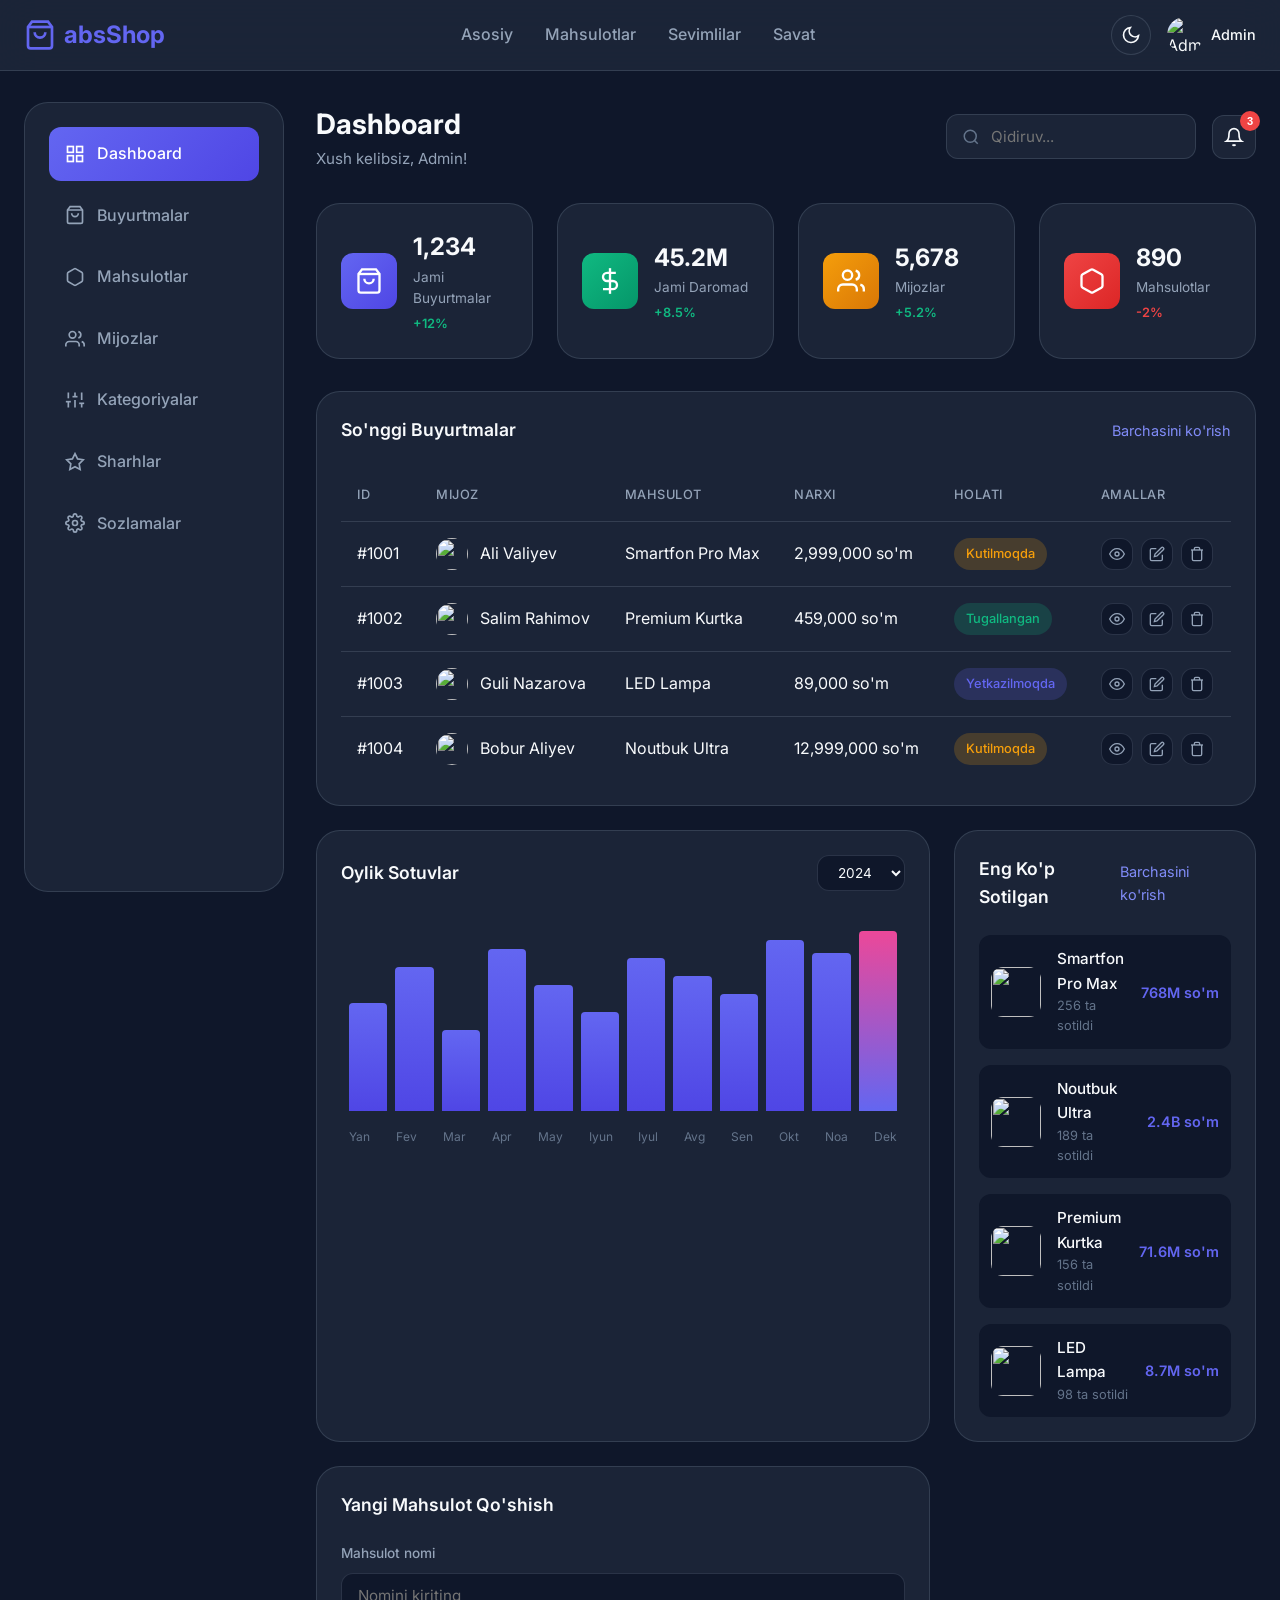
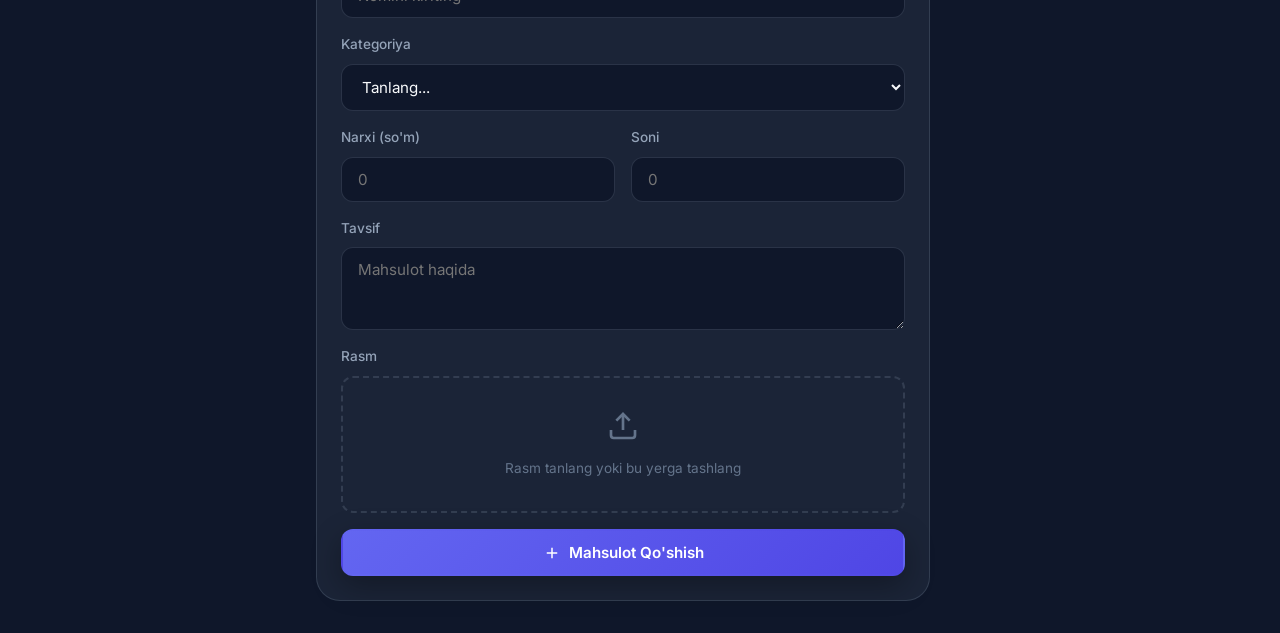
==== pages/adminPanel.html @ 9c870eeb "ver 1.00" ====
<!DOCTYPE html>
<html lang="uz" data-theme="dark">
<head>
    <meta charset="UTF-8">
    <meta name="viewport" content="width=device-width, initial-scale=1.0">
    <meta name="description" content="absShop Admin Panel">
    <title>Admin Panel | absShop</title>
    <link rel="stylesheet" href="../styles/index.css">
</head>
<body>
    <header class="header">
        <nav class="navbar">
            <div class="container navbar__inner">
                <a href="index.html" class="logo">
                    <svg viewBox="0 0 24 24" fill="none" stroke="currentColor" stroke-width="2">
                        <path d="M6 2L3 6v14a2 2 0 0 0 2 2h14a2 2 0 0 0 2-2V6l-3-4z"/>
                        <line x1="3" y1="6" x2="21" y2="6"/>
                        <path d="M16 10a4 4 0 0 1-8 0"/>
                    </svg>
                    <span>absShop</span>
                </a>

                <ul class="nav-links">
                    <li><a href="index.html" class="nav-link">Asosiy</a></li>
                    <li><a href="products.html" class="nav-link">Mahsulotlar</a></li>
                    <li><a href="favorites.html" class="nav-link">Sevimlilar</a></li>
                    <li><a href="cart.html" class="nav-link">Savat</a></li>
                </ul>

                <div class="nav-actions">
                    <button class="theme-toggle" aria-label="Tema">
                        <svg class="icon-sun" viewBox="0 0 24 24" fill="none" stroke="currentColor" stroke-width="2">
                            <circle cx="12" cy="12" r="5"/>
                            <line x1="12" y1="1" x2="12" y2="3"/>
                            <line x1="12" y1="21" x2="12" y2="23"/>
                            <line x1="4.22" y1="4.22" x2="5.64" y2="5.64"/>
                            <line x1="18.36" y1="18.36" x2="19.78" y2="19.78"/>
                            <line x1="1" y1="12" x2="3" y2="12"/>
                            <line x1="21" y1="12" x2="23" y2="12"/>
                            <line x1="4.22" y1="19.78" x2="5.64" y2="18.36"/>
                            <line x1="18.36" y1="5.64" x2="19.78" y2="4.22"/>
                        </svg>
                        <svg class="icon-moon" viewBox="0 0 24 24" fill="none" stroke="currentColor" stroke-width="2">
                            <path d="M21 12.79A9 9 0 1 1 11.21 3 7 7 0 0 0 21 12.79z"/>
                        </svg>
                    </button>
                    <div class="admin-profile">
                        <img src="https://picsum.photos/40/40?random=100" alt="Admin" class="admin-profile__avatar">
                        <span class="admin-profile__name">Admin</span>
                    </div>
                    <button class="mobile-menu-btn" aria-label="Menyu">
                        <span></span>
                        <span></span>
                        <span></span>
                    </button>
                </div>
            </div>
        </nav>
    </header>

    <main class="admin">
        <div class="container">
            <aside class="admin-sidebar">
                <nav class="admin-nav">
                    <a href="#dashboard" class="admin-nav__item active">
                        <svg viewBox="0 0 24 24" fill="none" stroke="currentColor" stroke-width="2">
                            <rect x="3" y="3" width="7" height="7"/>
                            <rect x="14" y="3" width="7" height="7"/>
                            <rect x="14" y="14" width="7" height="7"/>
                            <rect x="3" y="14" width="7" height="7"/>
                        </svg>
                        Dashboard
                    </a>
                    <a href="#orders" class="admin-nav__item">
                        <svg viewBox="0 0 24 24" fill="none" stroke="currentColor" stroke-width="2">
                            <path d="M6 2L3 6v14a2 2 0 0 0 2 2h14a2 2 0 0 0 2-2V6l-3-4z"/>
                            <line x1="3" y1="6" x2="21" y2="6"/>
                            <path d="M16 10a4 4 0 0 1-8 0"/>
                        </svg>
                        Buyurtmalar
                    </a>
                    <a href="#products" class="admin-nav__item">
                        <svg viewBox="0 0 24 24" fill="none" stroke="currentColor" stroke-width="2">
                            <path d="M21 16V8a2 2 0 0 0-1-1.73l-7-4a2 2 0 0 0-2 0l-7 4A2 2 0 0 0 3 8v8a2 2 0 0 0 1 1.73l7 4a2 2 0 0 0 2 0l7-4A2 2 0 0 0 21 16z"/>
                        </svg>
                        Mahsulotlar
                    </a>
                    <a href="#users" class="admin-nav__item">
                        <svg viewBox="0 0 24 24" fill="none" stroke="currentColor" stroke-width="2">
                            <path d="M17 21v-2a4 4 0 0 0-4-4H5a4 4 0 0 0-4 4v2"/>
                            <circle cx="9" cy="7" r="4"/>
                            <path d="M23 21v-2a4 4 0 0 0-3-3.87"/>
                            <path d="M16 3.13a4 4 0 0 1 0 7.75"/>
                        </svg>
                        Mijozlar
                    </a>
                    <a href="#categories" class="admin-nav__item">
                        <svg viewBox="0 0 24 24" fill="none" stroke="currentColor" stroke-width="2">
                            <line x1="4" y1="21" x2="4" y2="14"/>
                            <line x1="4" y1="10" x2="4" y2="3"/>
                            <line x1="12" y1="21" x2="12" y2="12"/>
                            <line x1="12" y1="8" x2="12" y2="3"/>
                            <line x1="20" y1="21" x2="20" y2="16"/>
                            <line x1="20" y1="12" x2="20" y2="3"/>
                            <line x1="1" y1="14" x2="7" y2="14"/>
                            <line x1="9" y1="8" x2="15" y2="8"/>
                            <line x1="17" y1="16" x2="23" y2="16"/>
                        </svg>
                        Kategoriyalar
                    </a>
                    <a href="#reviews" class="admin-nav__item">
                        <svg viewBox="0 0 24 24" fill="none" stroke="currentColor" stroke-width="2">
                            <polygon points="12 2 15.09 8.26 22 9.27 17 14.14 18.18 21.02 12 17.77 5.82 21.02 7 14.14 2 9.27 8.91 8.26 12 2"/>
                        </svg>
                        Sharhlar
                    </a>
                    <a href="#settings" class="admin-nav__item">
                        <svg viewBox="0 0 24 24" fill="none" stroke="currentColor" stroke-width="2">
                            <circle cx="12" cy="12" r="3"/>
                            <path d="M19.4 15a1.65 1.65 0 0 0 .33 1.82l.06.06a2 2 0 0 1 0 2.83 2 2 0 0 1-2.83 0l-.06-.06a1.65 1.65 0 0 0-1.82-.33 1.65 1.65 0 0 0-1 1.51V21a2 2 0 0 1-2 2 2 2 0 0 1-2-2v-.09A1.65 1.65 0 0 0 9 19.4a1.65 1.65 0 0 0-1.82.33l-.06.06a2 2 0 0 1-2.83 0 2 2 0 0 1 0-2.83l.06-.06a1.65 1.65 0 0 0 .33-1.82 1.65 1.65 0 0 0-1.51-1H3a2 2 0 0 1-2-2 2 2 0 0 1 2-2h.09A1.65 1.65 0 0 0 4.6 9a1.65 1.65 0 0 0-.33-1.82l-.06-.06a2 2 0 0 1 0-2.83 2 2 0 0 1 2.83 0l.06.06a1.65 1.65 0 0 0 1.82.33H9a1.65 1.65 0 0 0 1-1.51V3a2 2 0 0 1 2-2 2 2 0 0 1 2 2v.09a1.65 1.65 0 0 0 1 1.51 1.65 1.65 0 0 0 1.82-.33l.06-.06a2 2 0 0 1 2.83 0 2 2 0 0 1 0 2.83l-.06.06a1.65 1.65 0 0 0-.33 1.82V9a1.65 1.65 0 0 0 1.51 1H21a2 2 0 0 1 2 2 2 2 0 0 1-2 2h-.09a1.65 1.65 0 0 0-1.51 1z"/>
                        </svg>
                        Sozlamalar
                    </a>
                </nav>
            </aside>

            <div class="admin-content">
                <div class="admin-header">
                    <div class="admin-header__left">
                        <h1 class="admin-header__title">Dashboard</h1>
                        <p class="admin-header__subtitle">Xush kelibsiz, Admin!</p>
                    </div>
                    <div class="admin-header__right">
                        <div class="admin-search">
                            <svg viewBox="0 0 24 24" fill="none" stroke="currentColor" stroke-width="2">
                                <circle cx="11" cy="11" r="8"/>
                                <line x1="21" y1="21" x2="16.65" y2="16.65"/>
                            </svg>
                            <input type="text" placeholder="Qidiruv..." class="admin-search__input">
                        </div>
                        <button class="admin-notification">
                            <svg viewBox="0 0 24 24" fill="none" stroke="currentColor" stroke-width="2">
                                <path d="M18 8A6 6 0 0 0 6 8c0 7-3 9-3 9h18s-3-2-3-9"/>
                                <path d="M13.73 21a2 2 0 0 1-3.46 0"/>
                            </svg>
                            <span class="admin-notification__badge">3</span>
                        </button>
                    </div>
                </div>

                <div class="admin-stats">
                    <div class="admin-stat-card">
                        <div class="admin-stat-card__icon admin-stat-card__icon--primary">
                            <svg viewBox="0 0 24 24" fill="none" stroke="currentColor" stroke-width="2">
                                <path d="M6 2L3 6v14a2 2 0 0 0 2 2h14a2 2 0 0 0 2-2V6l-3-4z"/>
                                <line x1="3" y1="6" x2="21" y2="6"/>
                                <path d="M16 10a4 4 0 0 1-8 0"/>
                            </svg>
                        </div>
                        <div class="admin-stat-card__content">
                            <span class="admin-stat-card__number">1,234</span>
                            <span class="admin-stat-card__label">Jami Buyurtmalar</span>
                            <span class="admin-stat-card__change admin-stat-card__change--up">+12%</span>
                        </div>
                    </div>

                    <div class="admin-stat-card">
                        <div class="admin-stat-card__icon admin-stat-card__icon--success">
                            <svg viewBox="0 0 24 24" fill="none" stroke="currentColor" stroke-width="2">
                                <line x1="12" y1="1" x2="12" y2="23"/>
                                <path d="M17 5H9.5a3.5 3.5 0 0 0 0 7h5a3.5 3.5 0 0 1 0 7H6"/>
                            </svg>
                        </div>
                        <div class="admin-stat-card__content">
                            <span class="admin-stat-card__number">45.2M</span>
                            <span class="admin-stat-card__label">Jami Daromad</span>
                            <span class="admin-stat-card__change admin-stat-card__change--up">+8.5%</span>
                        </div>
                    </div>

                    <div class="admin-stat-card">
                        <div class="admin-stat-card__icon admin-stat-card__icon--warning">
                            <svg viewBox="0 0 24 24" fill="none" stroke="currentColor" stroke-width="2">
                                <path d="M17 21v-2a4 4 0 0 0-4-4H5a4 4 0 0 0-4 4v2"/>
                                <circle cx="9" cy="7" r="4"/>
                                <path d="M23 21v-2a4 4 0 0 0-3-3.87"/>
                                <path d="M16 3.13a4 4 0 0 1 0 7.75"/>
                            </svg>
                        </div>
                        <div class="admin-stat-card__content">
                            <span class="admin-stat-card__number">5,678</span>
                            <span class="admin-stat-card__label">Mijozlar</span>
                            <span class="admin-stat-card__change admin-stat-card__change--up">+5.2%</span>
                        </div>
                    </div>

                    <div class="admin-stat-card">
                        <div class="admin-stat-card__icon admin-stat-card__icon--danger">
                            <svg viewBox="0 0 24 24" fill="none" stroke="currentColor" stroke-width="2">
                                <path d="M21 16V8a2 2 0 0 0-1-1.73l-7-4a2 2 0 0 0-2 0l-7 4A2 2 0 0 0 3 8v8a2 2 0 0 0 1 1.73l7 4a2 2 0 0 0 2 0l7-4A2 2 0 0 0 21 16z"/>
                            </svg>
                        </div>
                        <div class="admin-stat-card__content">
                            <span class="admin-stat-card__number">890</span>
                            <span class="admin-stat-card__label">Mahsulotlar</span>
                            <span class="admin-stat-card__change admin-stat-card__change--down">-2%</span>
                        </div>
                    </div>
                </div>

                <div class="admin-grid">
                    <div class="admin-card admin-card--orders">
                        <div class="admin-card__header">
                            <h3 class="admin-card__title">So'nggi Buyurtmalar</h3>
                            <a href="#" class="admin-card__link">Barchasini ko'rish</a>
                        </div>
                        <div class="admin-table-wrapper">
                            <table class="admin-table">
                                <thead>
                                    <tr>
                                        <th>ID</th>
                                        <th>Mijoz</th>
                                        <th>Mahsulot</th>
                                        <th>Narxi</th>
                                        <th>Holati</th>
                                        <th>Amallar</th>
                                    </tr>
                                </thead>
                                <tbody>
                                    <tr>
                                        <td>#1001</td>
                                        <td>
                                            <div class="admin-user">
                                                <img src="https://picsum.photos/32/32?random=1" alt="" class="admin-user__avatar">
                                                <span>Ali Valiyev</span>
                                            </div>
                                        </td>
                                        <td>Smartfon Pro Max</td>
                                        <td>2,999,000 so'm</td>
                                        <td><span class="admin-status admin-status--pending">Kutilmoqda</span></td>
                                        <td>
                                            <div class="admin-actions">
                                                <button class="admin-action" title="Ko'rish">
                                                    <svg viewBox="0 0 24 24" fill="none" stroke="currentColor" stroke-width="2">
                                                        <path d="M1 12s4-8 11-8 11 8 11 8-4 8-11 8-11-8-11-8z"/>
                                                        <circle cx="12" cy="12" r="3"/>
                                                    </svg>
                                                </button>
                                                <button class="admin-action" title="Tahrirlash">
                                                    <svg viewBox="0 0 24 24" fill="none" stroke="currentColor" stroke-width="2">
                                                        <path d="M11 4H4a2 2 0 0 0-2 2v14a2 2 0 0 0 2 2h14a2 2 0 0 0 2-2v-7"/>
                                                        <path d="M18.5 2.5a2.121 2.121 0 0 1 3 3L12 15l-4 1 1-4 9.5-9.5z"/>
                                                    </svg>
                                                </button>
                                                <button class="admin-action admin-action--danger" title="Olib tashlash">
                                                    <svg viewBox="0 0 24 24" fill="none" stroke="currentColor" stroke-width="2">
                                                        <polyline points="3 6 5 6 21 6"/>
                                                        <path d="M19 6v14a2 2 0 0 1-2 2H7a2 2 0 0 1-2-2V6m3 0V4a2 2 0 0 1 2-2h4a2 2 0 0 1 2 2v2"/>
                                                    </svg>
                                                </button>
                                            </div>
                                        </td>
                                    </tr>
                                    <tr>
                                        <td>#1002</td>
                                        <td>
                                            <div class="admin-user">
                                                <img src="https://picsum.photos/32/32?random=2" alt="" class="admin-user__avatar">
                                                <span>Salim Rahimov</span>
                                            </div>
                                        </td>
                                        <td>Premium Kurtka</td>
                                        <td>459,000 so'm</td>
                                        <td><span class="admin-status admin-status--completed">Tugallangan</span></td>
                                        <td>
                                            <div class="admin-actions">
                                                <button class="admin-action" title="Ko'rish">
                                                    <svg viewBox="0 0 24 24" fill="none" stroke="currentColor" stroke-width="2">
                                                        <path d="M1 12s4-8 11-8 11 8 11 8-4 8-11 8-11-8-11-8z"/>
                                                        <circle cx="12" cy="12" r="3"/>
                                                    </svg>
                                                </button>
                                                <button class="admin-action" title="Tahrirlash">
                                                    <svg viewBox="0 0 24 24" fill="none" stroke="currentColor" stroke-width="2">
                                                        <path d="M11 4H4a2 2 0 0 0-2 2v14a2 2 0 0 0 2 2h14a2 2 0 0 0 2-2v-7"/>
                                                        <path d="M18.5 2.5a2.121 2.121 0 0 1 3 3L12 15l-4 1 1-4 9.5-9.5z"/>
                                                    </svg>
                                                </button>
                                                <button class="admin-action admin-action--danger" title="Olib tashlash">
                                                    <svg viewBox="0 0 24 24" fill="none" stroke="currentColor" stroke-width="2">
                                                        <polyline points="3 6 5 6 21 6"/>
                                                        <path d="M19 6v14a2 2 0 0 1-2 2H7a2 2 0 0 1-2-2V6m3 0V4a2 2 0 0 1 2-2h4a2 2 0 0 1 2 2v2"/>
                                                    </svg>
                                                </button>
                                            </div>
                                        </td>
                                    </tr>
                                    <tr>
                                        <td>#1003</td>
                                        <td>
                                            <div class="admin-user">
                                                <img src="https://picsum.photos/32/32?random=3" alt="" class="admin-user__avatar">
                                                <span>Guli Nazarova</span>
                                            </div>
                                        </td>
                                        <td>LED Lampa</td>
                                        <td>89,000 so'm</td>
                                        <td><span class="admin-status admin-status--shipping">Yetkazilmoqda</span></td>
                                        <td>
                                            <div class="admin-actions">
                                                <button class="admin-action" title="Ko'rish">
                                                    <svg viewBox="0 0 24 24" fill="none" stroke="currentColor" stroke-width="2">
                                                        <path d="M1 12s4-8 11-8 11 8 11 8-4 8-11 8-11-8-11-8z"/>
                                                        <circle cx="12" cy="12" r="3"/>
                                                    </svg>
                                                </button>
                                                <button class="admin-action" title="Tahrirlash">
                                                    <svg viewBox="0 0 24 24" fill="none" stroke="currentColor" stroke-width="2">
                                                        <path d="M11 4H4a2 2 0 0 0-2 2v14a2 2 0 0 0 2 2h14a2 2 0 0 0 2-2v-7"/>
                                                        <path d="M18.5 2.5a2.121 2.121 0 0 1 3 3L12 15l-4 1 1-4 9.5-9.5z"/>
                                                    </svg>
                                                </button>
                                                <button class="admin-action admin-action--danger" title="Olib tashlash">
                                                    <svg viewBox="0 0 24 24" fill="none" stroke="currentColor" stroke-width="2">
                                                        <polyline points="3 6 5 6 21 6"/>
                                                        <path d="M19 6v14a2 2 0 0 1-2 2H7a2 2 0 0 1-2-2V6m3 0V4a2 2 0 0 1 2-2h4a2 2 0 0 1 2 2v2"/>
                                                    </svg>
                                                </button>
                                            </div>
                                        </td>
                                    </tr>
                                    <tr>
                                        <td>#1004</td>
                                        <td>
                                            <div class="admin-user">
                                                <img src="https://picsum.photos/32/32?random=4" alt="" class="admin-user__avatar">
                                                <span>Bobur Aliyev</span>
                                            </div>
                                        </td>
                                        <td>Noutbuk Ultra</td>
                                        <td>12,999,000 so'm</td>
                                        <td><span class="admin-status admin-status--pending">Kutilmoqda</span></td>
                                        <td>
                                            <div class="admin-actions">
                                                <button class="admin-action" title="Ko'rish">
                                                    <svg viewBox="0 0 24 24" fill="none" stroke="currentColor" stroke-width="2">
                                                        <path d="M1 12s4-8 11-8 11 8 11 8-4 8-11 8-11-8-11-8z"/>
                                                        <circle cx="12" cy="12" r="3"/>
                                                    </svg>
                                                </button>
                                                <button class="admin-action" title="Tahrirlash">
                                                    <svg viewBox="0 0 24 24" fill="none" stroke="currentColor" stroke-width="2">
                                                        <path d="M11 4H4a2 2 0 0 0-2 2v14a2 2 0 0 0 2 2h14a2 2 0 0 0 2-2v-7"/>
                                                        <path d="M18.5 2.5a2.121 2.121 0 0 1 3 3L12 15l-4 1 1-4 9.5-9.5z"/>
                                                    </svg>
                                                </button>
                                                <button class="admin-action admin-action--danger" title="Olib tashlash">
                                                    <svg viewBox="0 0 24 24" fill="none" stroke="currentColor" stroke-width="2">
                                                        <polyline points="3 6 5 6 21 6"/>
                                                        <path d="M19 6v14a2 2 0 0 1-2 2H7a2 2 0 0 1-2-2V6m3 0V4a2 2 0 0 1 2-2h4a2 2 0 0 1 2 2v2"/>
                                                    </svg>
                                                </button>
                                            </div>
                                        </td>
                                    </tr>
                                </tbody>
                            </table>
                        </div>
                    </div>

                    <div class="admin-card admin-card--chart">
                        <div class="admin-card__header">
                            <h3 class="admin-card__title">Oylik Sotuvlar</h3>
                            <select class="admin-select">
                                <option>2024</option>
                                <option>2023</option>
                            </select>
                        </div>
                        <div class="chart">
                            <div class="chart-bars">
                                <div class="chart-bar" style="--height: 60%;">
                                    <span class="chart-bar__value">12M</span>
                                </div>
                                <div class="chart-bar" style="--height: 80%;">
                                    <span class="chart-bar__value">16M</span>
                                </div>
                                <div class="chart-bar" style="--height: 45%;">
                                    <span class="chart-bar__value">9M</span>
                                </div>
                                <div class="chart-bar" style="--height: 90%;">
                                    <span class="chart-bar__value">18M</span>
                                </div>
                                <div class="chart-bar" style="--height: 70%;">
                                    <span class="chart-bar__value">14M</span>
                                </div>
                                <div class="chart-bar" style="--height: 55%;">
                                    <span class="chart-bar__value">11M</span>
                                </div>
                                <div class="chart-bar" style="--height: 85%;">
                                    <span class="chart-bar__value">17M</span>
                                </div>
                                <div class="chart-bar" style="--height: 75%;">
                                    <span class="chart-bar__value">15M</span>
                                </div>
                                <div class="chart-bar" style="--height: 65%;">
                                    <span class="chart-bar__value">13M</span>
                                </div>
                                <div class="chart-bar" style="--height: 95%;">
                                    <span class="chart-bar__value">19M</span>
                                </div>
                                <div class="chart-bar" style="--height: 88%;">
                                    <span class="chart-bar__value">17.5M</span>
                                </div>
                                <div class="chart-bar chart-bar--highlight" style="--height: 100%;">
                                    <span class="chart-bar__value">20M</span>
                                </div>
                            </div>
                            <div class="chart-labels">
                                <span>Yan</span>
                                <span>Fev</span>
                                <span>Mar</span>
                                <span>Apr</span>
                                <span>May</span>
                                <span>Iyun</span>
                                <span>Iyul</span>
                                <span>Avg</span>
                                <span>Sen</span>
                                <span>Okt</span>
                                <span>Noa</span>
                                <span>Dek</span>
                            </div>
                        </div>
                    </div>

                    <div class="admin-card admin-card--products">
                        <div class="admin-card__header">
                            <h3 class="admin-card__title">Eng Ko'p Sotilgan</h3>
                            <a href="#" class="admin-card__link">Barchasini ko'rish</a>
                        </div>
                        <div class="top-products">
                            <div class="top-product">
                                <img src="https://picsum.photos/60/60?random=10" alt="" class="top-product__image">
                                <div class="top-product__info">
                                    <span class="top-product__name">Smartfon Pro Max</span>
                                    <span class="top-product__sales">256 ta sotildi</span>
                                </div>
                                <span class="top-product__revenue">768M so'm</span>
                            </div>
                            <div class="top-product">
                                <img src="https://picsum.photos/60/60?random=11" alt="" class="top-product__image">
                                <div class="top-product__info">
                                    <span class="top-product__name">Noutbuk Ultra</span>
                                    <span class="top-product__sales">189 ta sotildi</span>
                                </div>
                                <span class="top-product__revenue">2.4B so'm</span>
                            </div>
                            <div class="top-product">
                                <img src="https://picsum.photos/60/60?random=12" alt="" class="top-product__image">
                                <div class="top-product__info">
                                    <span class="top-product__name">Premium Kurtka</span>
                                    <span class="top-product__sales">156 ta sotildi</span>
                                </div>
                                <span class="top-product__revenue">71.6M so'm</span>
                            </div>
                            <div class="top-product">
                                <img src="https://picsum.photos/60/60?random=13" alt="" class="top-product__image">
                                <div class="top-product__info">
                                    <span class="top-product__name">LED Lampa</span>
                                    <span class="top-product__sales">98 ta sotildi</span>
                                </div>
                                <span class="top-product__revenue">8.7M so'm</span>
                            </div>
                        </div>
                    </div>

                    <div class="admin-card admin-card--add-product">
                        <div class="admin-card__header">
                            <h3 class="admin-card__title">Yangi Mahsulot Qo'shish</h3>
                        </div>
                        <form class="admin-form">
                            <div class="admin-form__group">
                                <label class="admin-form__label">Mahsulot nomi</label>
                                <input type="text" class="admin-form__input" placeholder="Nomini kiriting">
                            </div>
                            <div class="admin-form__group">
                                <label class="admin-form__label">Kategoriya</label>
                                <select class="admin-form__select">
                                    <option value="">Tanlang...</option>
                                    <option value="electronics">Elektronika</option>
                                    <option value="clothing">Kiyim-kechak</option>
                                    <option value="accessories">Aksessuarlar</option>
                                    <option value="home">Uy-ro'zg'or</option>
                                </select>
                            </div>
                            <div class="admin-form__row">
                                <div class="admin-form__group">
                                    <label class="admin-form__label">Narxi (so'm)</label>
                                    <input type="number" class="admin-form__input" placeholder="0">
                                </div>
                                <div class="admin-form__group">
                                    <label class="admin-form__label">Soni</label>
                                    <input type="number" class="admin-form__input" placeholder="0">
                                </div>
                            </div>
                            <div class="admin-form__group">
                                <label class="admin-form__label">Tavsif</label>
                                <textarea class="admin-form__textarea" rows="3" placeholder="Mahsulot haqida"></textarea>
                            </div>
                            <div class="admin-form__group">
                                <label class="admin-form__label">Rasm</label>
                                <div class="admin-form__file-upload">
                                    <svg viewBox="0 0 24 24" fill="none" stroke="currentColor" stroke-width="2">
                                        <path d="M21 15v4a2 2 0 0 1-2 2H5a2 2 0 0 1-2-2v-4"/>
                                        <polyline points="17 8 12 3 7 8"/>
                                        <line x1="12" y1="3" x2="12" y2="15"/>
                                    </svg>
                                    <span>Rasm tanlang yoki bu yerga tashlang</span>
                                    <input type="file" class="admin-form__file-input">
                                </div>
                            </div>
                            <button type="submit" class="btn btn--primary btn--block">
                                <svg viewBox="0 0 24 24" fill="none" stroke="currentColor" stroke-width="2">
                                    <line x1="12" y1="5" x2="12" y2="19"/>
                                    <line x1="5" y1="12" x2="19" y2="12"/>
                                </svg>
                                Mahsulot Qo'shish
                            </button>
                        </form>
                    </div>
                </div>
            </div>
        </div>
    </main>
</body>
</html>
---- styles/index.css ----
@import url('https://fonts.googleapis.com/css2?family=Inter:wght@300;400;500;600;700&display=swap');

:root {
    --primary: #6366f1;
    --primary-dark: #4f46e5;
    --primary-light: #818cf8;
    --secondary: #ec4899;
    --accent: #06b6d4;
    --success: #10b981;
    --warning: #f59e0b;
    --error: #ef4444;
    --bg-dark: #0f172a;
    --bg-card: rgba(30, 41, 59, 0.8);
    --bg-card-hover: rgba(30, 41, 69, 0.9);
    --text-primary: #f8fafc;
    --text-secondary: #94a3b8;
    --text-muted: #64748b;
    --border: rgba(148, 163, 184, 0.2);
    --shadow: 0 25px 50px -12px rgba(0, 0, 0, 0.5);
    --shadow-sm: 0 10px 30px rgba(0, 0, 0, 0.3);
    --transition: all 0.3s cubic-bezier(0.4, 0, 0.2, 1);
    --radius: 12px;
    --radius-lg: 24px;
}

[data-theme="light"] {
    --bg-dark: #f8fafc;
    --bg-card: rgba(255, 255, 255, 0.95);
    --bg-card-hover: rgba(255, 255, 255, 1);
    --text-primary: #0f172a;
    --text-secondary: #475569;
    --text-muted: #94a3b8;
    --border: rgba(0, 0, 0, 0.1);
}

*, *::before, *::after {
    margin: 0;
    padding: 0;
    box-sizing: border-box;
}

html {
    font-size: 16px;
    scroll-behavior: smooth;
}

body {
    font-family: 'Inter', -apple-system, BlinkMacSystemFont, sans-serif;
    background: var(--bg-dark);
    color: var(--text-primary);
    line-height: 1.6;
    overflow-x: hidden;
    -webkit-font-smoothing: antialiased;
}

a {
    color: inherit;
    text-decoration: none;
}

ul {
    list-style: none;
}

img {
    max-width: 100%;
    height: auto;
    display: block;
}

.container {
    width: 100%;
    max-width: 1400px;
    margin: 0 auto;
    padding: 0 1.5rem;
}

.section {
    padding: 5rem 0;
}

.section-header {
    text-align: center;
    margin-bottom: 3rem;
}

.section-badge {
    display: inline-block;
    padding: 0.5rem 1rem;
    background: linear-gradient(135deg, rgba(99, 102, 241, 0.2), rgba(236, 72, 153, 0.2));
    border: 1px solid var(--primary);
    border-radius: 50px;
    font-size: 0.85rem;
    font-weight: 600;
    color: var(--primary);
    margin-bottom: 1rem;
}

.section-title {
    font-size: 2.5rem;
    font-weight: 700;
    margin-bottom: 0.5rem;
    background: linear-gradient(135deg, var(--text-primary), var(--primary-light));
    -webkit-background-clip: text;
    -webkit-text-fill-color: transparent;
    background-clip: text;
}

.section-subtitle {
    color: var(--text-secondary);
    font-size: 1.1rem;
}

.section-footer {
    text-align: center;
    margin-top: 3rem;
}

.text-gradient {
    background: linear-gradient(135deg, var(--primary), var(--secondary));
    -webkit-background-clip: text;
    -webkit-text-fill-color: transparent;
    background-clip: text;
}

.header {
    position: fixed;
    top: 0;
    left: 0;
    right: 0;
    z-index: 1000;
    background: var(--bg-card);
    backdrop-filter: blur(20px);
    border-bottom: 1px solid var(--border);
}

.navbar__inner {
    display: flex;
    align-items: center;
    justify-content: space-between;
    height: 70px;
}

.logo {
    display: flex;
    align-items: center;
    gap: 0.5rem;
    font-size: 1.5rem;
    font-weight: 700;
    color: var(--primary);
}

.logo svg {
    width: 32px;
    height: 32px;
}

.nav-links {
    display: flex;
    gap: 2rem;
}

.nav-link {
    color: var(--text-secondary);
    font-weight: 500;
    transition: var(--transition);
    position: relative;
}

.nav-link::after {
    content: '';
    position: absolute;
    bottom: -5px;
    left: 0;
    width: 0;
    height: 2px;
    background: linear-gradient(90deg, var(--primary), var(--secondary));
    transition: var(--transition);
}

.nav-link:hover,
.nav-link.active {
    color: var(--text-primary);
}

.nav-link:hover::after,
.nav-link.active::after {
    width: 100%;
}

.nav-actions {
    display: flex;
    align-items: center;
    gap: 1rem;
}

.theme-toggle {
    width: 40px;
    height: 40px;
    border-radius: 50%;
    background: var(--bg-card);
    border: 1px solid var(--border);
    cursor: pointer;
    display: flex;
    align-items: center;
    justify-content: center;
    transition: var(--transition);
}

.theme-toggle svg {
    width: 20px;
    height: 20px;
    color: var(--text-primary);
}

.theme-toggle .icon-sun { display: none; }
.theme-toggle .icon-moon { display: block; }

[data-theme="light"] .theme-toggle .icon-sun { display: block; }
[data-theme="light"] .theme-toggle .icon-moon { display: none; }

.mobile-menu-btn {
    display: none;
    flex-direction: column;
    gap: 5px;
    background: none;
    border: none;
    cursor: pointer;
    padding: 0.5rem;
}

.mobile-menu-btn span {
    width: 25px;
    height: 3px;
    background: var(--text-primary);
    border-radius: 2px;
    transition: var(--transition);
}

.btn {
    display: inline-flex;
    align-items: center;
    justify-content: center;
    gap: 0.5rem;
    padding: 0.75rem 1.5rem;
    border-radius: var(--radius);
    font-family: inherit;
    font-size: 0.95rem;
    font-weight: 600;
    cursor: pointer;
    transition: var(--transition);
    border: 2px solid transparent;
}

.btn svg {
    width: 18px;
    height: 18px;
}

.btn--primary {
    background: linear-gradient(135deg, var(--primary), var(--primary-dark));
    color: white;
    box-shadow: var(--shadow-sm);
}

.btn--primary:hover {
    transform: translateY(-2px);
    box-shadow: 0 15px 40px rgba(99, 102, 241, 0.4);
}

.btn--outline {
    background: transparent;
    border-color: var(--border);
    color: var(--text-primary);
}

.btn--outline:hover {
    background: var(--bg-card);
    border-color: var(--primary);
}

.btn--lg {
    padding: 1rem 2rem;
    font-size: 1.05rem;
}

.btn--block {
    width: 100%;
}

.hero {
    min-height: 100vh;
    display: flex;
    align-items: center;
    padding-top: 70px;
    position: relative;
    overflow: hidden;
}

.hero__bg {
    position: absolute;
    inset: 0;
    overflow: hidden;
}

.hero__shape {
    position: absolute;
    border-radius: 50%;
    filter: blur(80px);
    opacity: 0.4;
}

.hero__shape--1 {
    width: 500px;
    height: 500px;
    background: var(--primary);
    top: -200px;
    right: -100px;
    animation: float 15s ease-in-out infinite;
}

.hero__shape--2 {
    width: 400px;
    height: 400px;
    background: var(--secondary);
    bottom: -150px;
    left: -100px;
    animation: float 18s ease-in-out infinite reverse;
}

.hero__shape--3 {
    width: 300px;
    height: 300px;
    background: var(--accent);
    top: 50%;
    left: 50%;
    transform: translate(-50%, -50%);
    animation: float 12s ease-in-out infinite;
}

@keyframes float {
    0%, 100% { transform: translate(0, 0); }
    50% { transform: translate(30px, -30px); }
}

.hero__container {
    position: relative;
    z-index: 1;
    display: flex;
    align-items: center;
    justify-content: space-between;
    gap: 4rem;
}

.hero__content {
    flex: 1;
    max-width: 600px;
}

.hero__badge {
    display: inline-flex;
    align-items: center;
    gap: 0.5rem;
    padding: 0.5rem 1rem;
    background: linear-gradient(135deg, rgba(99, 102, 241, 0.2), rgba(236, 72, 153, 0.2));
    border: 1px solid var(--primary);
    border-radius: 50px;
    font-size: 0.85rem;
    font-weight: 500;
    color: var(--primary-light);
    margin-bottom: 1.5rem;
}

.hero__badge svg {
    width: 16px;
    height: 16px;
}

.hero__title {
    font-size: 3.5rem;
    font-weight: 700;
    line-height: 1.2;
    margin-bottom: 1.5rem;
}

.hero__subtitle {
    font-size: 1.25rem;
    color: var(--text-secondary);
    margin-bottom: 2rem;
    line-height: 1.8;
}

.hero__buttons {
    display: flex;
    gap: 1rem;
    flex-wrap: wrap;
}

.hero__stats {
    display: flex;
    flex-direction: column;
    gap: 1rem;
}

.stat-card {
    display: flex;
    align-items: center;
    gap: 1rem;
    background: var(--bg-card);
    backdrop-filter: blur(20px);
    border: 1px solid var(--border);
    border-radius: var(--radius);
    padding: 1.25rem 1.5rem;
    transition: var(--transition);
}

.stat-card:hover {
    transform: translateX(10px);
    box-shadow: var(--shadow-sm);
}

.stat-card__icon {
    width: 50px;
    height: 50px;
    border-radius: var(--radius);
    display: flex;
    align-items: center;
    justify-content: center;
}

.stat-card__icon svg {
    width: 24px;
    height: 24px;
    color: white;
}

.stat-card__icon--primary { background: linear-gradient(135deg, var(--primary), var(--primary-dark)); }
.stat-card__icon--success { background: linear-gradient(135deg, var(--success), #059669); }
.stat-card__icon--warning { background: linear-gradient(135deg, var(--warning), #d97706); }

.stat-card__content {
    display: flex;
    flex-direction: column;
}

.stat-card__number {
    font-size: 1.5rem;
    font-weight: 700;
    color: var(--text-primary);
}

.stat-card__label {
    font-size: 0.9rem;
    color: var(--text-secondary);
}

.filters {
    background: var(--bg-card);
    backdrop-filter: blur(20px);
    border: 1px solid var(--border);
    border-radius: var(--radius-lg);
    padding: 1.5rem;
    margin-bottom: 2rem;
}

.filter-group {
    margin-bottom: 1.5rem;
    padding-bottom: 1.5rem;
    border-bottom: 1px solid var(--border);
}

.filter-group:last-of-type {
    border-bottom: none;
    margin-bottom: 0;
    padding-bottom: 0;
}

.filter-title {
    display: flex;
    align-items: center;
    gap: 0.5rem;
    font-size: 1rem;
    font-weight: 600;
    margin-bottom: 1rem;
    color: var(--text-primary);
}

.filter-title svg {
    width: 18px;
    height: 18px;
    color: var(--primary);
}

.filter-checkbox,
.filter-radio {
    display: flex;
    align-items: center;
    gap: 0.75rem;
    cursor: pointer;
    margin-bottom: 0.75rem;
    color: var(--text-secondary);
}

.filter-checkbox input,
.filter-radio input {
    display: none;
}

.filter-checkbox__mark,
.filter-radio__mark {
    width: 20px;
    height: 20px;
    border: 2px solid var(--border);
    border-radius: 4px;
    display: flex;
    align-items: center;
    justify-content: center;
    transition: var(--transition);
    flex-shrink: 0;
}

.filter-radio__mark {
    border-radius: 50%;
}

.filter-checkbox__mark::after {
    content: '';
    width: 10px;
    height: 10px;
    background: linear-gradient(135deg, var(--primary), var(--secondary));
    border-radius: 2px;
    transform: scale(0);
    transition: var(--transition);
}

.filter-radio__mark::after {
    content: '';
    width: 10px;
    height: 10px;
    background: var(--primary);
    border-radius: 50%;
    transform: scale(0);
    transition: var(--transition);
}

.filter-checkbox input:checked + .filter-checkbox__mark,
.filter-radio input:checked + .filter-radio__mark {
    border-color: var(--primary);
}

.filter-checkbox input:checked + .filter-checkbox__mark::after,
.filter-radio input:checked + .filter-radio__mark::after {
    transform: scale(1);
}

.filter-checkbox__icon svg {
    width: 16px;
    height: 16px;
    color: var(--text-muted);
}

.filter-radio__stars {
    color: #fbbf24;
    letter-spacing: 2px;
    font-size: 0.85rem;
}

.filter-radio__text {
    font-size: 0.85rem;
    color: var(--text-muted);
}

.filter-price {
    display: flex;
    align-items: center;
    gap: 0.75rem;
}

.filter-price__input {
    flex: 1;
    padding: 0.75rem 1rem;
    background: rgba(15, 23, 42, 0.6);
    border: 1px solid var(--border);
    border-radius: var(--radius);
    color: var(--text-primary);
    font-family: inherit;
    font-size: 0.95rem;
    transition: var(--transition);
}

.filter-price__input:focus {
    outline: none;
    border-color: var(--primary);
}

.filter-price__separator {
    color: var(--text-muted);
}

.filter-actions {
    display: flex;
    flex-direction: column;
    gap: 0.75rem;
    margin-top: 1rem;
}

.products-grid {
    display: grid;
    grid-template-columns: repeat(auto-fill, minmax(280px, 1fr));
    gap: 2rem;
}

.product-card {
    background: var(--bg-card);
    backdrop-filter: blur(20px);
    border: 1px solid var(--border);
    border-radius: var(--radius-lg);
    overflow: hidden;
    transition: var(--transition);
    position: relative;
}

.product-card:hover {
    transform: translateY(-8px);
    box-shadow: var(--shadow);
}

.product-card__badges {
    position: absolute;
    top: 1rem;
    left: 1rem;
    display: flex;
    flex-direction: column;
    gap: 0.5rem;
    z-index: 10;
}

.product-badge {
    padding: 0.35rem 0.75rem;
    border-radius: 20px;
    font-size: 0.75rem;
    font-weight: 600;
    text-transform: uppercase;
    width: fit-content;
}

.product-badge--new { background: var(--primary); color: white; }
.product-badge--hot { background: var(--secondary); color: white; }
.product-badge--sale { background: var(--error); color: white; }

.product-card__image {
    position: relative;
    overflow: hidden;
    aspect-ratio: 1;
}

.product-card__image img {
    width: 100%;
    height: 100%;
    object-fit: cover;
    transition: var(--transition);
}

.product-card:hover .product-card__image img {
    transform: scale(1.05);
}

.product-card__overlay {
    position: absolute;
    top: 1rem;
    right: 1rem;
    display: flex;
    flex-direction: column;
    gap: 0.5rem;
    opacity: 0;
    transform: translateX(20px);
    transition: var(--transition);
}

.product-card:hover .product-card__overlay {
    opacity: 1;
    transform: translateX(0);
}

.product-card__action {
    width: 40px;
    height: 40px;
    border-radius: 50%;
    background: var(--bg-card);
    backdrop-filter: blur(10px);
    border: 1px solid var(--border);
    cursor: pointer;
    display: flex;
    align-items: center;
    justify-content: center;
    transition: var(--transition);
}

.product-card__action svg {
    width: 18px;
    height: 18px;
    color: var(--text-primary);
}

.product-card__action:hover {
    background: var(--primary);
    border-color: var(--primary);
}

.product-card__action:hover svg {
    color: white;
}

.product-card__content {
    padding: 1.5rem;
}

.product-card__category {
    font-size: 0.8rem;
    color: var(--primary-light);
    text-transform: uppercase;
    letter-spacing: 1px;
}

.product-card__title {
    font-size: 1.1rem;
    font-weight: 600;
    margin: 0.5rem 0;
    color: var(--text-primary);
}

.product-card__rating {
    display: flex;
    align-items: center;
    gap: 0.5rem;
    margin-bottom: 1rem;
}

.product-card__stars {
    color: #fbbf24;
    letter-spacing: 1px;
    font-size: 0.85rem;
}

.product-card__reviews {
    color: var(--text-muted);
    font-size: 0.85rem;
}

.product-card__footer {
    display: flex;
    align-items: flex-end;
    justify-content: space-between;
}

.product-card__price {
    display: flex;
    flex-direction: column;
    gap: 0.25rem;
}

.product-card__price-current {
    font-size: 1.25rem;
    font-weight: 700;
    color: var(--primary);
}

.product-card__price-old {
    font-size: 0.9rem;
    color: var(--text-muted);
    text-decoration: line-through;
}

.product-card__add-btn {
    width: 40px;
    height: 40px;
    border-radius: var(--radius);
    background: linear-gradient(135deg, var(--primary), var(--primary-dark));
    border: none;
    cursor: pointer;
    display: flex;
    align-items: center;
    justify-content: center;
    transition: var(--transition);
}

.product-card__add-btn svg {
    width: 18px;
    height: 18px;
    color: white;
}

.product-card__add-btn:hover {
    transform: scale(1.1);
    box-shadow: 0 5px 20px rgba(99, 102, 241, 0.4);
}

.footer {
    background: var(--bg-card);
    border-top: 1px solid var(--border);
    padding: 4rem 0 2rem;
    margin-top: 4rem;
}

.footer__top {
    display: grid;
    grid-template-columns: 1.5fr 2fr;
    gap: 4rem;
    margin-bottom: 3rem;
}

.footer__desc {
    color: var(--text-secondary);
    margin: 1.5rem 0;
    line-height: 1.8;
}

.footer__social {
    display: flex;
    gap: 1rem;
}

.footer__social-link {
    width: 40px;
    height: 40px;
    border-radius: 50%;
    background: var(--bg-dark);
    border: 1px solid var(--border);
    display: flex;
    align-items: center;
    justify-content: center;
    transition: var(--transition);
}

.footer__social-link svg {
    width: 18px;
    height: 18px;
    color: var(--text-secondary);
}

.footer__social-link:hover {
    background: var(--primary);
    border-color: var(--primary);
}

.footer__social-link:hover svg {
    color: white;
}

.footer__links {
    display: grid;
    grid-template-columns: repeat(3, 1fr);
    gap: 2rem;
}

.footer__title {
    font-size: 1rem;
    font-weight: 600;
    margin-bottom: 1.5rem;
    color: var(--text-primary);
}

.footer__list li {
    margin-bottom: 0.75rem;
}

.footer__list a {
    color: var(--text-secondary);
    transition: var(--transition);
}

.footer__list a:hover {
    color: var(--primary);
    padding-left: 0.5rem;
}

.footer__contact li {
    display: flex;
    align-items: center;
    gap: 0.75rem;
    color: var(--text-secondary);
    margin-bottom: 1rem;
}

.footer__contact svg {
    width: 18px;
    height: 18px;
    color: var(--primary);
    flex-shrink: 0;
}

.footer__bottom {
    display: flex;
    justify-content: space-between;
    align-items: center;
    padding-top: 2rem;
    border-top: 1px solid var(--border);
    color: var(--text-muted);
    font-size: 0.9rem;
}

.footer__payments {
    display: flex;
    gap: 1rem;
}

.footer__payment {
    padding: 0.5rem 1rem;
    background: var(--bg-dark);
    border: 1px solid var(--border);
    border-radius: var(--radius);
    font-size: 0.8rem;
    font-weight: 500;
}

@media (max-width: 992px) {
    .hero__container {
        flex-direction: column;
        text-align: center;
    }
    
    .hero__content {
        max-width: 100%;
    }
    
    .hero__buttons {
        justify-content: center;
    }
    
    .hero__stats {
        flex-direction: row;
        justify-content: center;
        flex-wrap: wrap;
    }
    
    .footer__top {
        grid-template-columns: 1fr;
        gap: 2rem;
    }
    
    .footer__links {
        grid-template-columns: repeat(2, 1fr);
    }
    
    .nav-links {
        display: none;
    }
    
    .mobile-menu-btn {
        display: flex;
    }
}

@media (max-width: 768px) {
    .section {
        padding: 3rem 0;
    }
    
    .section-title {
        font-size: 2rem;
    }
    
    .hero__title {
        font-size: 2.5rem;
    }
    
    .hero__subtitle {
        font-size: 1rem;
    }
    
    .hero__buttons {
        flex-direction: column;
    }
    
    .products-grid {
        grid-template-columns: repeat(auto-fill, minmax(250px, 1fr));
    }
    
    .footer__links {
        grid-template-columns: 1fr;
        gap: 2rem;
    }
    
    .footer__bottom {
        flex-direction: column;
        gap: 1rem;
        text-align: center;
    }
}

@media (max-width: 480px) {
    .container {
        padding: 0 1rem;
    }
    
    .hero__title {
        font-size: 2rem;
    }
    
    .products-grid {
        grid-template-columns: 1fr;
    }
    
    .stat-card {
        flex: 1;
        min-width: 150px;
    }
}

@media (prefers-reduced-motion: reduce) {
    *, *::before, *::after {
        animation-duration: 0.01ms !important;
        animation-iteration-count: 1 !important;
        transition-duration: 0.01ms !important;
    }
}
/* admin panel uchun */
/*  */
.admin {
    padding-top: 70px;
    min-height: 100vh;
    background: var(--bg-dark);
}

.admin .container {
    display: flex;
    gap: 2rem;
    padding: 2rem 1.5rem;
    max-width: 1600px;
}

.admin-sidebar {
    width: 260px;
    flex-shrink: 0;
    position: sticky;
    top: 90px;
    height: calc(100vh - 110px);
    overflow-y: auto;
    background: var(--bg-card);
    border: 1px solid var(--border);
    border-radius: var(--radius-lg);
    padding: 1.5rem;
}

.admin-sidebar::-webkit-scrollbar {
    width: 6px;
}

.admin-sidebar::-webkit-scrollbar-thumb {
    background: var(--border);
    border-radius: 3px;
}

.admin-nav {
    display: flex;
    flex-direction: column;
    gap: 0.5rem;
}

.admin-nav__item {
    display: flex;
    align-items: center;
    gap: 0.75rem;
    padding: 0.875rem 1rem;
    border-radius: var(--radius);
    color: var(--text-secondary);
    font-weight: 500;
    transition: var(--transition);
}

.admin-nav__item svg {
    width: 20px;
    height: 20px;
}

.admin-nav__item:hover {
    background: rgba(99, 102, 241, 0.1);
    color: var(--text-primary);
}

.admin-nav__item.active {
    background: linear-gradient(135deg, var(--primary), var(--primary-dark));
    color: white;
}

.admin-content {
    flex: 1;
    min-width: 0;
}

.admin-header {
    display: flex;
    justify-content: space-between;
    align-items: center;
    margin-bottom: 2rem;
}

.admin-header__left {
    display: flex;
    flex-direction: column;
}

.admin-header__title {
    font-size: 1.75rem;
    font-weight: 700;
    color: var(--text-primary);
}

.admin-header__subtitle {
    color: var(--text-secondary);
    font-size: 0.95rem;
}

.admin-header__right {
    display: flex;
    align-items: center;
    gap: 1rem;
}

.admin-search {
    position: relative;
    display: flex;
    align-items: center;
}

.admin-search svg {
    position: absolute;
    left: 1rem;
    width: 18px;
    height: 18px;
    color: var(--text-muted);
}

.admin-search__input {
    padding: 0.75rem 1rem 0.75rem 2.75rem;
    background: var(--bg-card);
    border: 1px solid var(--border);
    border-radius: var(--radius);
    color: var(--text-primary);
    font-family: inherit;
    font-size: 0.95rem;
    width: 250px;
    transition: var(--transition);
}

.admin-search__input:focus {
    outline: none;
    border-color: var(--primary);
}

.admin-notification {
    position: relative;
    width: 44px;
    height: 44px;
    border-radius: var(--radius);
    background: var(--bg-card);
    border: 1px solid var(--border);
    cursor: pointer;
    display: flex;
    align-items: center;
    justify-content: center;
    transition: var(--transition);
}

.admin-notification svg {
    width: 20px;
    height: 20px;
    color: var(--text-primary);
}

.admin-notification__badge {
    position: absolute;
    top: -5px;
    right: -5px;
    width: 20px;
    height: 20px;
    border-radius: 50%;
    background: var(--error);
    color: white;
    font-size: 0.7rem;
    font-weight: 600;
    display: flex;
    align-items: center;
    justify-content: center;
}

.admin-stats {
    display: grid;
    grid-template-columns: repeat(4, 1fr);
    gap: 1.5rem;
    margin-bottom: 2rem;
}

.admin-stat-card {
    display: flex;
    align-items: center;
    gap: 1rem;
    background: var(--bg-card);
    border: 1px solid var(--border);
    border-radius: var(--radius-lg);
    padding: 1.5rem;
    transition: var(--transition);
}

.admin-stat-card:hover {
    transform: translateY(-3px);
    box-shadow: var(--shadow-sm);
}

.admin-stat-card__icon {
    width: 56px;
    height: 56px;
    border-radius: var(--radius);
    display: flex;
    align-items: center;
    justify-content: center;
    flex-shrink: 0;
}

.admin-stat-card__icon svg {
    width: 28px;
    height: 28px;
    color: white;
}

.admin-stat-card__icon--primary { background: linear-gradient(135deg, var(--primary), var(--primary-dark)); }
.admin-stat-card__icon--success { background: linear-gradient(135deg, var(--success), #059669); }
.admin-stat-card__icon--warning { background: linear-gradient(135deg, var(--warning), #d97706); }
.admin-stat-card__icon--danger { background: linear-gradient(135deg, var(--error), #dc2626); }

.admin-stat-card__content {
    display: flex;
    flex-direction: column;
}

.admin-stat-card__number {
    font-size: 1.5rem;
    font-weight: 700;
    color: var(--text-primary);
}

.admin-stat-card__label {
    font-size: 0.85rem;
    color: var(--text-secondary);
}

.admin-stat-card__change {
    font-size: 0.8rem;
    font-weight: 600;
    margin-top: 0.25rem;
}

.admin-stat-card__change--up { color: var(--success); }
.admin-stat-card__change--down { color: var(--error); }

.admin-grid {
    display: grid;
    grid-template-columns: 2fr 1fr;
    gap: 1.5rem;
}

.admin-card {
    background: var(--bg-card);
    border: 1px solid var(--border);
    border-radius: var(--radius-lg);
    padding: 1.5rem;
}

.admin-card--orders {
    grid-column: span 2;
}

.admin-card__header {
    display: flex;
    justify-content: space-between;
    align-items: center;
    margin-bottom: 1.5rem;
}

.admin-card__title {
    font-size: 1.1rem;
    font-weight: 600;
    color: var(--text-primary);
}

.admin-card__link {
    font-size: 0.9rem;
    color: var(--primary-light);
    transition: var(--transition);
}

.admin-card__link:hover {
    color: var(--primary);
}

.admin-select {
    padding: 0.5rem 1rem;
    background: var(--bg-dark);
    border: 1px solid var(--border);
    border-radius: var(--radius);
    color: var(--text-primary);
    font-family: inherit;
    font-size: 0.85rem;
    cursor: pointer;
}

.admin-table-wrapper {
    overflow-x: auto;
}

.admin-table {
    width: 100%;
    border-collapse: collapse;
}

.admin-table th,
.admin-table td {
    padding: 1rem;
    text-align: left;
    border-bottom: 1px solid var(--border);
}

.admin-table th {
    font-weight: 500;
    color: var(--text-secondary);
    font-size: 0.8rem;
    text-transform: uppercase;
    letter-spacing: 0.5px;
    white-space: nowrap;
}

.admin-table tbody tr:hover {
    background: rgba(99, 102, 241, 0.05);
}

.admin-table tbody tr:last-child td {
    border-bottom: none;
}

.admin-user {
    display: flex;
    align-items: center;
    gap: 0.75rem;
}

.admin-user__avatar {
    width: 32px;
    height: 32px;
    border-radius: 50%;
    object-fit: cover;
}

.admin-status {
    display: inline-block;
    padding: 0.35rem 0.75rem;
    border-radius: 50px;
    font-size: 0.8rem;
    font-weight: 500;
    white-space: nowrap;
}

.admin-status--pending {
    background: rgba(245, 158, 11, 0.2);
    color: var(--warning);
}

.admin-status--completed {
    background: rgba(16, 185, 129, 0.2);
    color: var(--success);
}

.admin-status--shipping {
    background: rgba(99, 102, 241, 0.2);
    color: var(--primary);
}

.admin-actions {
    display: flex;
    gap: 0.5rem;
}

.admin-action {
    width: 32px;
    height: 32px;
    border-radius: var(--radius);
    background: var(--bg-dark);
    border: 1px solid var(--border);
    cursor: pointer;
    display: flex;
    align-items: center;
    justify-content: center;
    transition: var(--transition);
}

.admin-action svg {
    width: 16px;
    height: 16px;
    color: var(--text-secondary);
}

.admin-action:hover {
    background: var(--primary);
    border-color: var(--primary);
}

.admin-action:hover svg {
    color: white;
}

.admin-action--danger:hover {
    background: var(--error);
    border-color: var(--error);
}

.chart {
    padding-top: 1rem;
}

.chart-bars {
    display: flex;
    align-items: flex-end;
    justify-content: space-between;
    height: 180px;
    padding: 0 0.5rem;
    gap: 0.5rem;
}

.chart-bar {
    flex: 1;
    height: var(--height);
    background: linear-gradient(180deg, var(--primary), var(--primary-dark));
    border-radius: 4px 4px 0 0;
    position: relative;
    transition: var(--transition);
    min-height: 20px;
}

.chart-bar:hover {
    opacity: 0.8;
}

.chart-bar--highlight {
    background: linear-gradient(180deg, var(--secondary), var(--primary));
}

.chart-bar__value {
    position: absolute;
    top: -25px;
    left: 50%;
    transform: translateX(-50%);
    font-size: 0.7rem;
    font-weight: 600;
    color: var(--text-secondary);
    white-space: nowrap;
    opacity: 0;
    transition: var(--transition);
}

.chart-bar:hover .chart-bar__value {
    opacity: 1;
}

.chart-labels {
    display: flex;
    justify-content: space-between;
    padding: 1rem 0.5rem 0;
    color: var(--text-muted);
    font-size: 0.75rem;
}

.top-products {
    display: flex;
    flex-direction: column;
    gap: 1rem;
}

.top-product {
    display: flex;
    align-items: center;
    gap: 1rem;
    padding: 0.75rem;
    background: var(--bg-dark);
    border-radius: var(--radius);
    transition: var(--transition);
}

.top-product:hover {
    background: rgba(99, 102, 241, 0.1);
}

.top-product__image {
    width: 50px;
    height: 50px;
    border-radius: var(--radius);
    object-fit: cover;
}

.top-product__info {
    flex: 1;
    display: flex;
    flex-direction: column;
}

.top-product__name {
    font-weight: 500;
    font-size: 0.95rem;
    color: var(--text-primary);
}

.top-product__sales {
    font-size: 0.8rem;
    color: var(--text-muted);
}

.top-product__revenue {
    font-weight: 600;
    font-size: 0.9rem;
    color: var(--primary);
}

.admin-form {
    display: flex;
    flex-direction: column;
    gap: 1rem;
}

.admin-form__group {
    display: flex;
    flex-direction: column;
    gap: 0.5rem;
}

.admin-form__row {
    display: grid;
    grid-template-columns: 1fr 1fr;
    gap: 1rem;
}

.admin-form__label {
    font-size: 0.85rem;
    font-weight: 500;
    color: var(--text-secondary);
}

.admin-form__input,
.admin-form__select,
.admin-form__textarea {
    padding: 0.75rem 1rem;
    background: var(--bg-dark);
    border: 1px solid var(--border);
    border-radius: var(--radius);
    color: var(--text-primary);
    font-family: inherit;
    font-size: 0.95rem;
    transition: var(--transition);
}

.admin-form__input:focus,
.admin-form__select:focus,
.admin-form__textarea:focus {
    outline: none;
    border-color: var(--primary);
}

.admin-form__textarea {
    resize: vertical;
    min-height: 80px;
}

.admin-form__file-upload {
    position: relative;
    padding: 2rem;
    border: 2px dashed var(--border);
    border-radius: var(--radius);
    text-align: center;
    cursor: pointer;
    transition: var(--transition);
}

.admin-form__file-upload:hover {
    border-color: var(--primary);
    background: rgba(99, 102, 241, 0.05);
}

.admin-form__file-upload svg {
    width: 32px;
    height: 32px;
    color: var(--text-muted);
    margin-bottom: 0.5rem;
}

.admin-form__file-upload span {
    display: block;
    font-size: 0.85rem;
    color: var(--text-muted);
}

.admin-form__file-input {
    position: absolute;
    inset: 0;
    opacity: 0;
    cursor: pointer;
}

.admin-profile {
    display: flex;
    align-items: center;
    gap: 0.5rem;
}

.admin-profile__avatar {
    width: 36px;
    height: 36px;
    border-radius: 50%;
    object-fit: cover;
}

.admin-profile__name {
    font-weight: 500;
    font-size: 0.9rem;
}

@media (max-width: 1200px) {
    .admin-stats {
        grid-template-columns: repeat(2, 1fr);
    }

    .admin-grid {
        grid-template-columns: 1fr;
    }

    .admin-card--orders {
        grid-column: span 1;
    }
}

@media (max-width: 992px) {
    .admin .container {
        flex-direction: column;
    }

    .admin-sidebar {
        width: 100%;
        height: auto;
        position: relative;
        top: 0;
    }

    .admin-nav {
        flex-direction: row;
        overflow-x: auto;
        gap: 0.25rem;
    }

    .admin-nav__item {
        white-space: nowrap;
        padding: 0.75rem;
    }

    .admin-nav__item span:not(.admin-nav__item svg) {
        display: none;
    }

    .admin-search__input {
        width: 200px;
    }
}

@media (max-width: 768px) {
    .admin-header {
        flex-direction: column;
        align-items: flex-start;
        gap: 1rem;
    }

    .admin-header__right {
        width: 100%;
    }

    .admin-search {
        flex: 1;
    }

    .admin-search__input {
        width: 100%;
    }

    .admin-stats {
        grid-template-columns: 1fr;
    }

    .admin-stat-card {
        padding: 1.25rem;
    }

    .admin-stat-card__icon {
        width: 48px;
        height: 48px;
    }

    .admin-stat-card__icon svg {
        width: 24px;
        height: 24px;
    }

    .admin-stat-card__number {
        font-size: 1.25rem;
    }

    .admin-form__row {
        grid-template-columns: 1fr;
    }

    .admin-profile__name {
        display: none;
    }

    .chart-bars {
        height: 150px;
    }

    .chart-labels {
        font-size: 0.65rem;
    }
}

@media (max-width: 480px) {
    .admin .container {
        padding: 1rem;
    }

    .admin-nav {
        padding-bottom: 0.5rem;
    }

    .admin-table th,
    .admin-table td {
        padding: 0.75rem 0.5rem;
        font-size: 0.8rem;
    }

    .admin-user__avatar {
        display: none;
    }

    .admin-actions {
        flex-wrap: wrap;
    }

    .admin-action {
        width: 28px;
        height: 28px;
    }

    .chart-bars {
        height: 120px;
    }
}
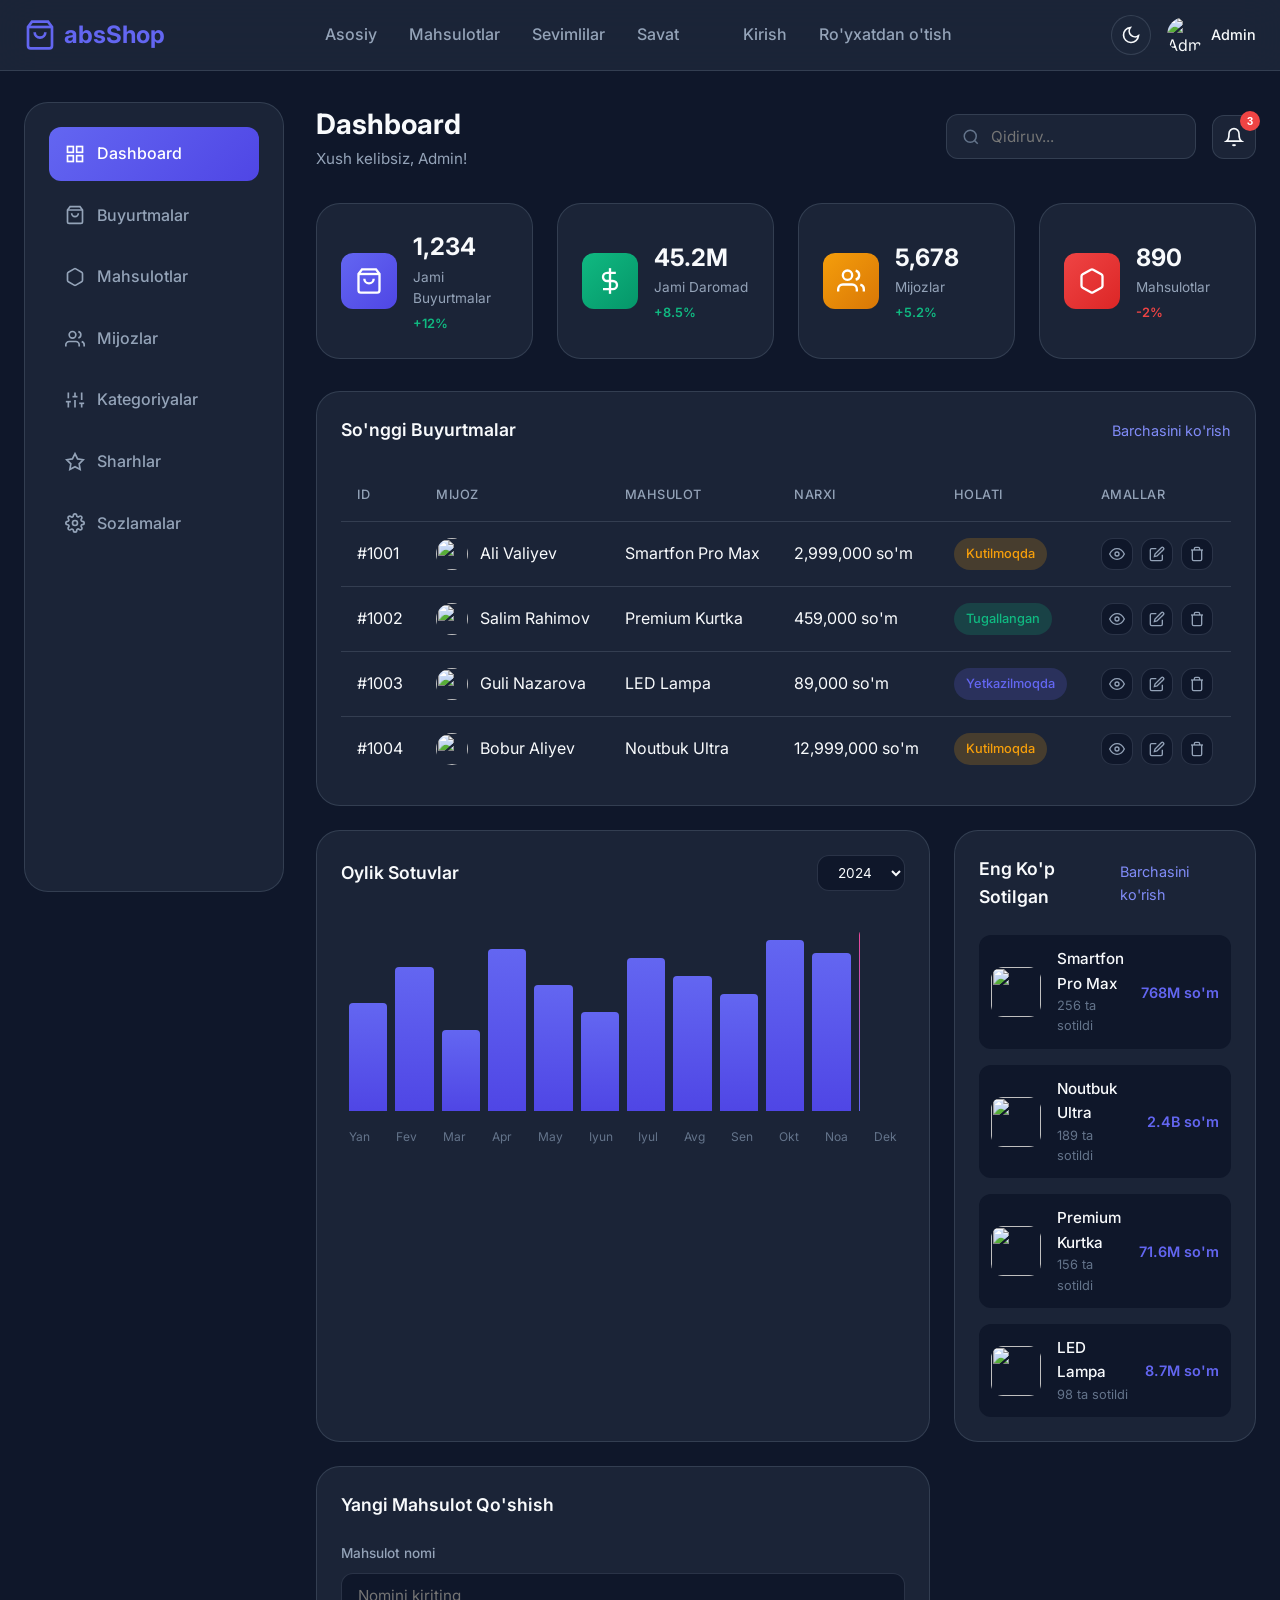
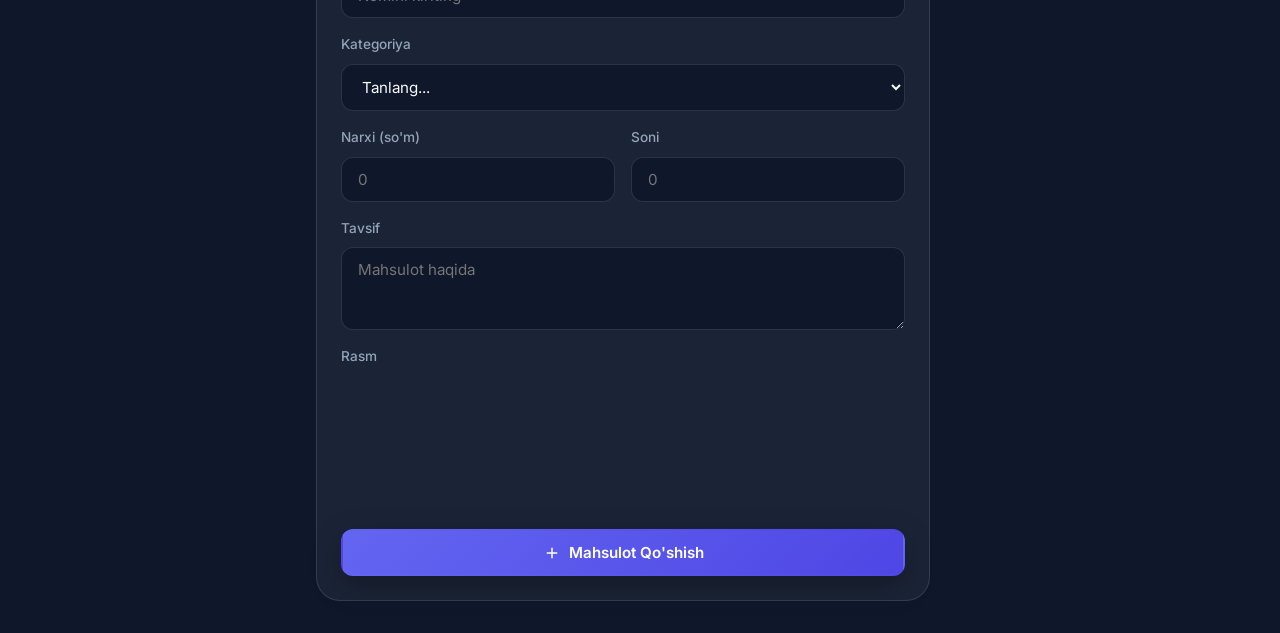
==== commit 7850dea3: "burger menu" ====
--- a/pages/adminPanel.html
+++ b/pages/adminPanel.html
@@ -11,7 +11,7 @@
     <header class="header">
         <nav class="navbar">
             <div class="container navbar__inner">
-                <a href="index.html" class="logo">
+                <a href="../index.html" class="logo">
                     <svg viewBox="0 0 24 24" fill="none" stroke="currentColor" stroke-width="2">
                         <path d="M6 2L3 6v14a2 2 0 0 0 2 2h14a2 2 0 0 0 2-2V6l-3-4z"/>
                         <line x1="3" y1="6" x2="21" y2="6"/>
@@ -21,10 +21,13 @@
                 </a>
 
                 <ul class="nav-links">
-                    <li><a href="index.html" class="nav-link">Asosiy</a></li>
+                    <li><a href="../index.html" class="nav-link">Asosiy</a></li>
                     <li><a href="products.html" class="nav-link">Mahsulotlar</a></li>
                     <li><a href="favorites.html" class="nav-link">Sevimlilar</a></li>
                     <li><a href="cart.html" class="nav-link">Savat</a></li>
+                    <li class="nav-divider"></li>
+                    <li><a href="loginPage.html" class="nav-link nav-link--cta">Kirish</a></li>
+                    <li><a href="loginPage.html" class="nav-link nav-link--cta nav-link--primary">Ro'yxatdan o'tish</a></li>
                 </ul>
 
                 <div class="nav-actions">
--- a/styles/index.css
+++ b/styles/index.css
@@ -943,67 +943,390 @@
     }
     
     .nav-links {
+        position: fixed;
+        top: 70px;
+        left: 0;
+        right: 0;
+        bottom: 0;
+        background: var(--bg-card);
+        backdrop-filter: blur(20px);
+        flex-direction: column;
+        align-items: center;
+        justify-content: flex-start;
+        padding: 2rem 1.5rem;
+        gap: 0.25rem;
+        transform: translateX(-100%);
+        transition: transform 0.3s ease;
+        display: flex;
+        z-index: 999;
+        overflow-y: auto;
+    }
+
+    .nav-links.active {
+        transform: translateX(0);
+    }
+
+    .nav-link {
+        font-size: 1.1rem;
+        padding: 0.875rem 1.5rem;
+        width: 100%;
+        max-width: 300px;
+        text-align: center;
+        border-radius: var(--radius);
+        transition: var(--transition);
+    }
+
+    .nav-link:hover {
+        background: rgba(99, 102, 241, 0.1);
+    }
+
+    .nav-divider {
+        width: 100%;
+        max-width: 300px;
+        height: 1px;
+        background: var(--border);
+        margin: 0.75rem 0;
+    }
+
+    .nav-link--cta {
+        border: 1px solid var(--border);
+        margin-top: 0.25rem;
+    }
+
+    .nav-link--cta:hover {
+        border-color: var(--primary);
+        background: rgba(99, 102, 241, 0.1);
+    }
+
+    .nav-link--primary {
+        background: linear-gradient(135deg, var(--primary), var(--primary-dark));
+        color: white;
+        border: none;
+    }
+
+    .nav-link--primary:hover {
+        transform: translateY(-2px);
+        box-shadow: 0 5px 20px rgba(99, 102, 241, 0.4);
+        background: linear-gradient(135deg, var(--primary), var(--primary-dark));
+    }
+
+    .nav-actions {
+        gap: 0.5rem;
+    }
+
+    .nav-actions .btn--outline,
+    .nav-actions .btn--primary {
         display: none;
     }
-    
+
     .mobile-menu-btn {
         display: flex;
     }
+
+    .mobile-menu-btn.active span:nth-child(1) {
+        transform: rotate(45deg) translate(5px, 5px);
+    }
+
+    .mobile-menu-btn.active span:nth-child(2) {
+        opacity: 0;
+    }
+
+    .mobile-menu-btn.active span:nth-child(3) {
+        transform: rotate(-45deg) translate(7px, -6px);
+    }
+
+    .theme-toggle {
+        width: 44px;
+        height: 44px;
+        background: var(--bg-dark);
+        border: 1px solid var(--border);
+    }
+
+    .theme-toggle:hover {
+        border-color: var(--primary);
+        background: rgba(99, 102, 241, 0.1);
+    }
 }
 
 @media (max-width: 768px) {
     .section {
-        padding: 3rem 0;
-    }
-    
+        padding: 4rem 0;
+    }
+
     .section-title {
-        font-size: 2rem;
-    }
-    
+        font-size: 1.85rem;
+    }
+
+    .section-subtitle {
+        font-size: 1rem;
+    }
+
     .hero__title {
-        font-size: 2.5rem;
-    }
-    
+        font-size: 2.2rem;
+    }
+
     .hero__subtitle {
         font-size: 1rem;
     }
-    
+
     .hero__buttons {
         flex-direction: column;
     }
-    
+
+    .hero__stats {
+        flex-direction: row;
+        flex-wrap: wrap;
+    }
+
+    .stat-card {
+        flex: 1;
+        min-width: 140px;
+    }
+
     .products-grid {
-        grid-template-columns: repeat(auto-fill, minmax(250px, 1fr));
-    }
-    
+        grid-template-columns: repeat(auto-fill, minmax(240px, 1fr));
+        gap: 1.5rem;
+    }
+
     .footer__links {
-        grid-template-columns: 1fr;
-        gap: 2rem;
-    }
-    
+        grid-template-columns: repeat(2, 1fr);
+        gap: 1.5rem;
+    }
+
     .footer__bottom {
         flex-direction: column;
         gap: 1rem;
         text-align: center;
     }
+
+    .footer__payment {
+        padding: 0.4rem 0.75rem;
+    }
 }
 
 @media (max-width: 480px) {
     .container {
         padding: 0 1rem;
     }
-    
+
+    .navbar__inner {
+        height: 60px;
+    }
+
+    .logo {
+        font-size: 1.25rem;
+    }
+
+    .logo svg {
+        width: 28px;
+        height: 28px;
+    }
+
+    .theme-toggle {
+        width: 36px;
+        height: 36px;
+    }
+
+    .hero {
+        min-height: auto;
+        padding: 80px 0 3rem;
+    }
+
     .hero__title {
-        font-size: 2rem;
-    }
-    
+        font-size: 1.75rem;
+        line-height: 1.3;
+    }
+
+    .hero__subtitle {
+        font-size: 0.95rem;
+        line-height: 1.7;
+    }
+
+    .hero__buttons {
+        flex-direction: column;
+        gap: 0.75rem;
+    }
+
+    .btn--lg {
+        padding: 0.875rem 1.5rem;
+        font-size: 1rem;
+    }
+
+    .hero__stats {
+        flex-direction: column;
+        gap: 0.75rem;
+    }
+
+    .stat-card {
+        padding: 1rem;
+        gap: 0.75rem;
+    }
+
+    .stat-card__icon {
+        width: 44px;
+        height: 44px;
+    }
+
+    .stat-card__icon svg {
+        width: 20px;
+        height: 20px;
+    }
+
+    .stat-card__number {
+        font-size: 1.25rem;
+    }
+
+    .stat-card__label {
+        font-size: 0.85rem;
+    }
+
+    .hero__shape {
+        filter: blur(60px);
+        opacity: 0.3;
+    }
+
+    .hero__shape--1 {
+        width: 250px;
+        height: 250px;
+    }
+
+    .hero__shape--2 {
+        width: 200px;
+        height: 200px;
+    }
+
+    .hero__shape--3 {
+        width: 150px;
+        height: 150px;
+    }
+
+    .section {
+        padding: 3rem 0;
+    }
+
+    .section-title {
+        font-size: 1.75rem;
+    }
+
+    .section-subtitle {
+        font-size: 0.95rem;
+    }
+
+    .filters {
+        padding: 1rem;
+        border-radius: var(--radius);
+    }
+
+    .filter-title {
+        font-size: 0.9rem;
+    }
+
+    .filter-checkbox,
+    .filter-radio {
+        margin-bottom: 0.5rem;
+    }
+
+    .filter-price {
+        flex-direction: column;
+        gap: 0.5rem;
+    }
+
+    .filter-price__input {
+        width: 100%;
+    }
+
+    .filter-price__separator {
+        display: none;
+    }
+
     .products-grid {
         grid-template-columns: 1fr;
-    }
-    
-    .stat-card {
-        flex: 1;
-        min-width: 150px;
+        gap: 1.25rem;
+    }
+
+    .product-card {
+        border-radius: var(--radius);
+    }
+
+    .product-card__badges {
+        top: 0.75rem;
+        left: 0.75rem;
+    }
+
+    .product-badge {
+        padding: 0.25rem 0.5rem;
+        font-size: 0.7rem;
+    }
+
+    .product-card__content {
+        padding: 1rem;
+    }
+
+    .product-card__category {
+        font-size: 0.7rem;
+    }
+
+    .product-card__title {
+        font-size: 1rem;
+    }
+
+    .product-card__footer {
+        flex-direction: column;
+        align-items: flex-start;
+        gap: 0.75rem;
+    }
+
+    .product-card__add-btn {
+        width: 100%;
+        height: 40px;
+        border-radius: var(--radius);
+    }
+
+    .footer {
+        padding: 3rem 0 1.5rem;
+        margin-top: 3rem;
+    }
+
+    .footer__desc {
+        font-size: 0.9rem;
+    }
+
+    .footer__social {
+        gap: 0.75rem;
+    }
+
+    .footer__social-link {
+        width: 36px;
+        height: 36px;
+    }
+
+    .footer__title {
+        font-size: 0.9rem;
+        margin-bottom: 1rem;
+    }
+
+    .footer__list a {
+        font-size: 0.9rem;
+    }
+
+    .footer__contact li {
+        font-size: 0.9rem;
+    }
+
+    .footer__bottom {
+        flex-direction: column;
+        gap: 1rem;
+        text-align: center;
+    }
+
+    .footer__payments {
+        justify-content: center;
+        flex-wrap: wrap;
+    }
+
+    .footer__payment {
+        padding: 0.4rem 0.75rem;
+        font-size: 0.75rem;
     }
 }
 
@@ -1673,24 +1996,154 @@
         gap: 1rem;
     }
 
+    .admin-header__left {
+        width: 100%;
+    }
+
     .admin-header__right {
         width: 100%;
+        flex-wrap: wrap;
     }
 
     .admin-search {
         flex: 1;
+        min-width: 200px;
     }
 
     .admin-search__input {
         width: 100%;
     }
 
+    .admin-notification {
+        order: -1;
+    }
+
+    .admin-stats {
+        grid-template-columns: repeat(2, 1fr);
+    }
+
+    .admin-stat-card {
+        padding: 1rem;
+        flex-direction: column;
+        text-align: center;
+        gap: 0.75rem;
+    }
+
+    .admin-stat-card__icon {
+        width: 44px;
+        height: 44px;
+    }
+
+    .admin-stat-card__icon svg {
+        width: 22px;
+        height: 22px;
+    }
+
+    .admin-stat-card__number {
+        font-size: 1.25rem;
+    }
+
+    .admin-form__row {
+        grid-template-columns: 1fr;
+    }
+
+    .admin-profile__name {
+        display: none;
+    }
+
+    .chart-bars {
+        height: 150px;
+    }
+
+    .chart-labels {
+        font-size: 0.6rem;
+        padding: 0.75rem 0.25rem 0;
+    }
+
+    .chart-labels span:nth-child(n+2):nth-child(-n+12):not(:nth-child(12n+1)) {
+        display: none;
+    }
+
+    .admin-card {
+        padding: 1rem;
+    }
+
+    .admin-card__header {
+        flex-direction: column;
+        align-items: flex-start;
+        gap: 0.75rem;
+    }
+
+    .admin-card__title {
+        font-size: 1rem;
+    }
+
+    .top-products {
+        gap: 0.75rem;
+    }
+
+    .top-product {
+        padding: 0.5rem;
+    }
+
+    .top-product__image {
+        width: 40px;
+        height: 40px;
+    }
+
+    .top-product__name {
+        font-size: 0.85rem;
+    }
+
+    .top-product__sales {
+        font-size: 0.75rem;
+    }
+
+    .top-product__revenue {
+        font-size: 0.8rem;
+    }
+}
+
+@media (max-width: 480px) {
+    .admin {
+        padding-top: 60px;
+    }
+
+    .admin .container {
+        padding: 0.75rem;
+    }
+
+    .admin-header__title {
+        font-size: 1.4rem;
+    }
+
+    .admin-nav {
+        padding-bottom: 0.5rem;
+        gap: 0.15rem;
+    }
+
+    .admin-nav__item {
+        padding: 0.6rem;
+    }
+
+    .admin-search {
+        min-width: 100%;
+    }
+
+    .admin-notification {
+        width: 40px;
+        height: 40px;
+    }
+
     .admin-stats {
         grid-template-columns: 1fr;
+        gap: 1rem;
     }
 
     .admin-stat-card {
-        padding: 1.25rem;
+        flex-direction: row;
+        text-align: left;
+        padding: 1rem;
     }
 
     .admin-stat-card__icon {
@@ -1698,53 +2151,48 @@
         height: 48px;
     }
 
-    .admin-stat-card__icon svg {
-        width: 24px;
-        height: 24px;
-    }
-
-    .admin-stat-card__number {
-        font-size: 1.25rem;
-    }
-
-    .admin-form__row {
-        grid-template-columns: 1fr;
-    }
-
-    .admin-profile__name {
-        display: none;
-    }
-
-    .chart-bars {
-        height: 150px;
-    }
-
-    .chart-labels {
-        font-size: 0.65rem;
-    }
-}
-
-@media (max-width: 480px) {
-    .admin .container {
-        padding: 1rem;
-    }
-
-    .admin-nav {
-        padding-bottom: 0.5rem;
+    .admin-table-wrapper {
+        margin: 0 -0.75rem;
+    }
+
+    .admin-table {
+        font-size: 0.75rem;
     }
 
     .admin-table th,
     .admin-table td {
-        padding: 0.75rem 0.5rem;
-        font-size: 0.8rem;
+        padding: 0.6rem 0.4rem;
+        white-space: nowrap;
+    }
+
+    .admin-table th:first-child,
+    .admin-table td:first-child {
+        padding-left: 0.75rem;
+    }
+
+    .admin-table th:last-child,
+    .admin-table td:last-child {
+        padding-right: 0.75rem;
+    }
+
+    .admin-user {
+        gap: 0.5rem;
     }
 
     .admin-user__avatar {
-        display: none;
+        width: 28px;
+        height: 28px;
+    }
+
+    .admin-user span {
+        max-width: 80px;
+        overflow: hidden;
+        text-overflow: ellipsis;
     }
 
     .admin-actions {
-        flex-wrap: wrap;
+        flex-wrap: nowrap;
+        gap: 0.25rem;
     }
 
     .admin-action {
@@ -1752,7 +2200,69 @@
         height: 28px;
     }
 
+    .admin-action svg {
+        width: 14px;
+        height: 14px;
+    }
+
     .chart-bars {
-        height: 120px;
-    }
-}
+        height: 100px;
+        gap: 0.25rem;
+    }
+
+    .chart-labels {
+        font-size: 0.55rem;
+    }
+
+    .admin-card--add-product {
+        padding: 1rem;
+    }
+
+    .admin-form {
+        gap: 0.75rem;
+    }
+
+    .admin-form__group {
+        gap: 0.4rem;
+    }
+
+    .admin-form__label {
+        font-size: 0.8rem;
+    }
+
+    .admin-form__input,
+    .admin-form__select,
+    .admin-form__textarea {
+        padding: 0.6rem 0.75rem;
+        font-size: 0.9rem;
+    }
+
+    .admin-form__file-upload {
+        padding: 1.5rem;
+    }
+
+    .top-product {
+        gap: 0.75rem;
+    }
+
+    .top-product__image {
+        width: 36px;
+        height: 36px;
+    }
+
+    .top-product__info {
+        flex: 1;
+    }
+
+    .top-product__name {
+        font-size: 0.8rem;
+    }
+
+    .top-product__sales {
+        font-size: 0.7rem;
+    }
+
+    .top-product__revenue {
+        font-size: 0.75rem;
+    }
+}
